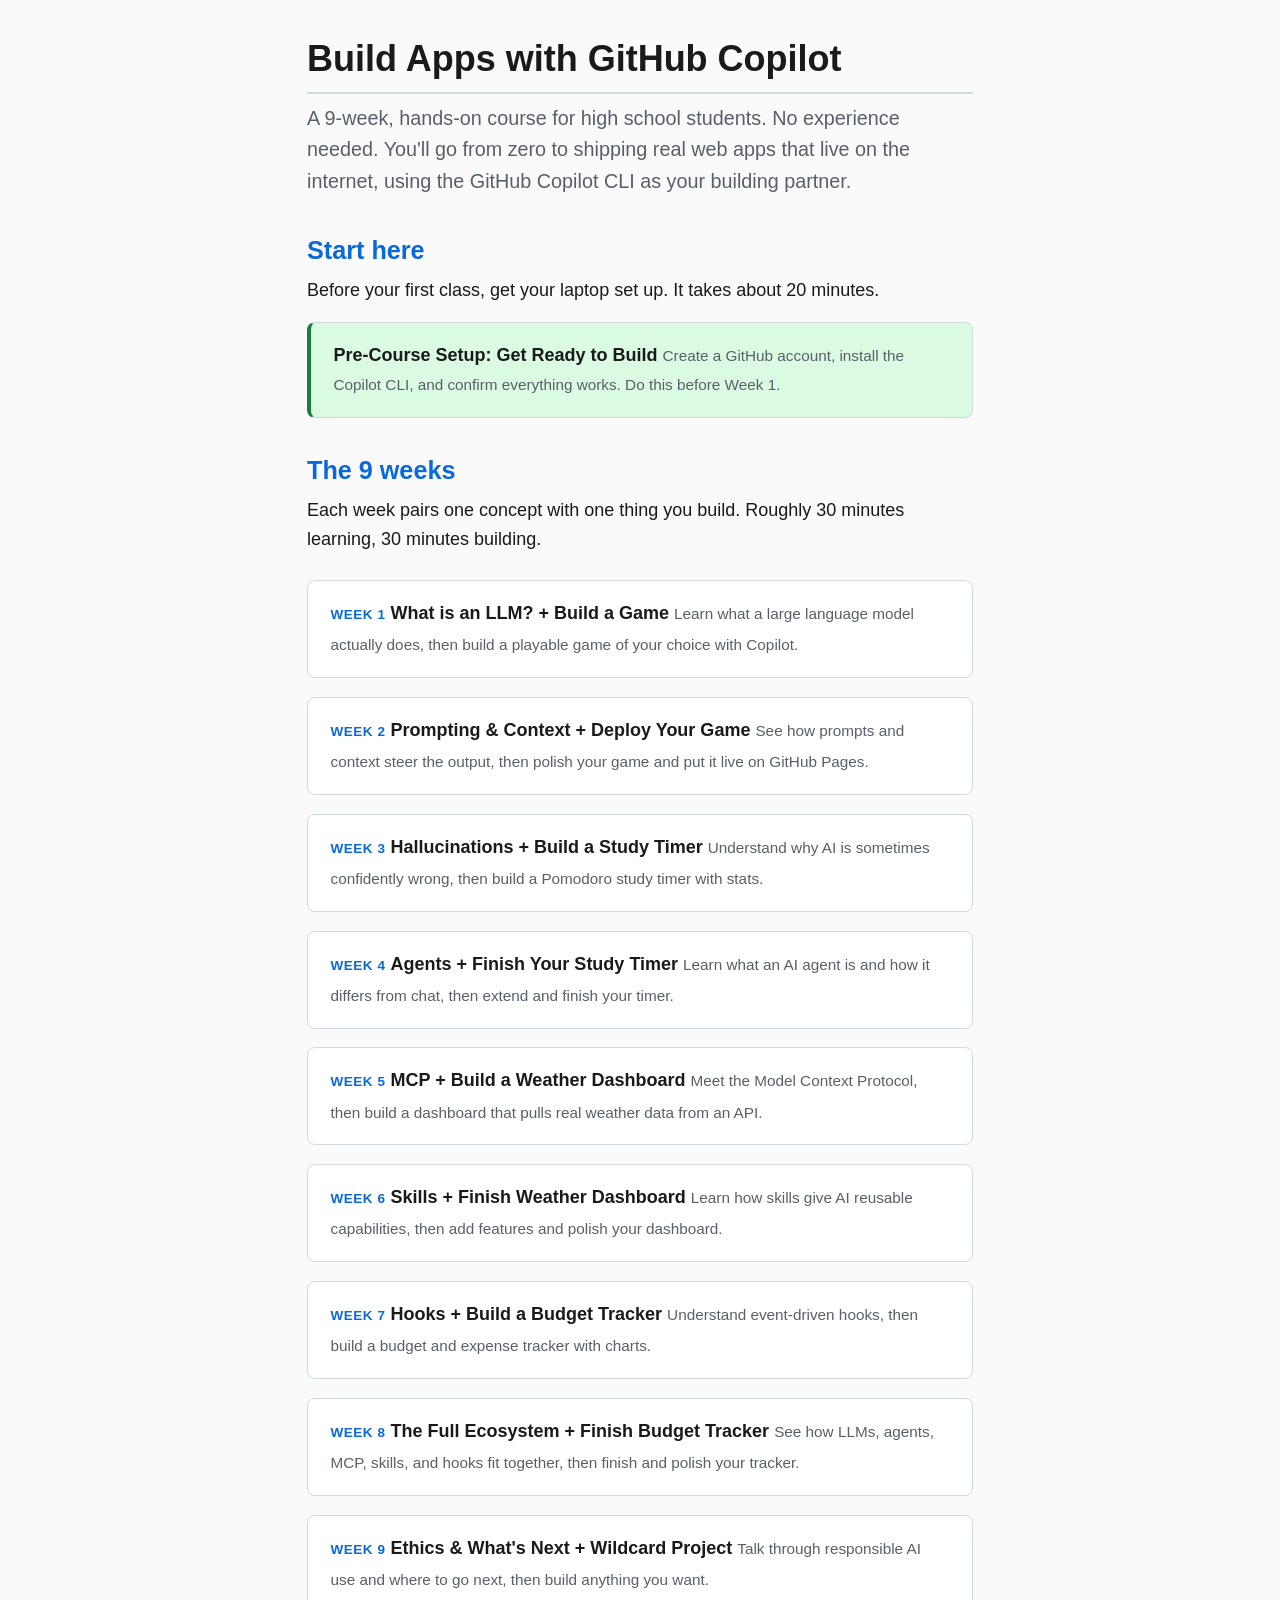
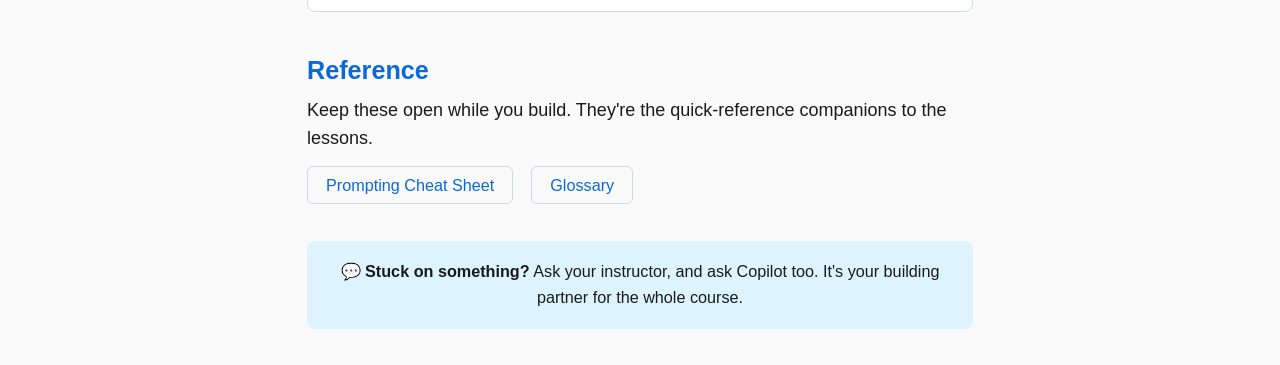
==== index.html @ b81f5797 "Add course site: 9-week Copilot app-building curriculum Publishes the static student-facing course s" ====
<!DOCTYPE html>
<html lang="en">
<head>
  <meta charset="UTF-8">
  <meta name="viewport" content="width=device-width, initial-scale=1.0">
  <title>Build Apps with GitHub Copilot: A 9-Week Course</title>
  <link rel="stylesheet" href="./assets/style.css">
</head>
<body>

<header class="course-hero">
  <h1>Build Apps with GitHub Copilot</h1>
  <p class="tagline">A 9-week, hands-on course for high school students. No experience needed. You'll go from zero to shipping real web apps that live on the internet, using the GitHub Copilot CLI as your building partner.</p>
</header>

<h2>Start here</h2>
<p>Before your first class, get your laptop set up. It takes about 20 minutes.</p>
<a class="lesson-card setup-card" href="lessons/0000-pre-course-setup.html">
  <span class="lesson-title">Pre-Course Setup: Get Ready to Build</span>
  <span class="lesson-desc">Create a GitHub account, install the Copilot CLI, and confirm everything works. Do this before Week 1.</span>
</a>

<h2>The 9 weeks</h2>
<p>Each week pairs one concept with one thing you build. Roughly 30 minutes learning, 30 minutes building.</p>

<ul class="lesson-grid">
  <li>
    <a class="lesson-card" href="lessons/0001-build-a-game-with-copilot.html">
      <span class="lesson-week">Week 1</span>
      <span class="lesson-title">What is an LLM? + Build a Game</span>
      <span class="lesson-desc">Learn what a large language model actually does, then build a playable game of your choice with Copilot.</span>
    </a>
  </li>
  <li>
    <a class="lesson-card" href="lessons/0002-deploy-and-polish-your-game.html">
      <span class="lesson-week">Week 2</span>
      <span class="lesson-title">Prompting &amp; Context + Deploy Your Game</span>
      <span class="lesson-desc">See how prompts and context steer the output, then polish your game and put it live on GitHub Pages.</span>
    </a>
  </li>
  <li>
    <a class="lesson-card" href="lessons/0003-hallucinations-and-study-timer.html">
      <span class="lesson-week">Week 3</span>
      <span class="lesson-title">Hallucinations + Build a Study Timer</span>
      <span class="lesson-desc">Understand why AI is sometimes confidently wrong, then build a Pomodoro study timer with stats.</span>
    </a>
  </li>
  <li>
    <a class="lesson-card" href="lessons/0004-agents-and-study-timer.html">
      <span class="lesson-week">Week 4</span>
      <span class="lesson-title">Agents + Finish Your Study Timer</span>
      <span class="lesson-desc">Learn what an AI agent is and how it differs from chat, then extend and finish your timer.</span>
    </a>
  </li>
  <li>
    <a class="lesson-card" href="lessons/0005-mcp-and-weather-dashboard.html">
      <span class="lesson-week">Week 5</span>
      <span class="lesson-title">MCP + Build a Weather Dashboard</span>
      <span class="lesson-desc">Meet the Model Context Protocol, then build a dashboard that pulls real weather data from an API.</span>
    </a>
  </li>
  <li>
    <a class="lesson-card" href="lessons/0006-skills-and-weather-dashboard.html">
      <span class="lesson-week">Week 6</span>
      <span class="lesson-title">Skills + Finish Weather Dashboard</span>
      <span class="lesson-desc">Learn how skills give AI reusable capabilities, then add features and polish your dashboard.</span>
    </a>
  </li>
  <li>
    <a class="lesson-card" href="lessons/0007-hooks-and-budget-tracker.html">
      <span class="lesson-week">Week 7</span>
      <span class="lesson-title">Hooks + Build a Budget Tracker</span>
      <span class="lesson-desc">Understand event-driven hooks, then build a budget and expense tracker with charts.</span>
    </a>
  </li>
  <li>
    <a class="lesson-card" href="lessons/0008-ecosystem-and-budget-tracker.html">
      <span class="lesson-week">Week 8</span>
      <span class="lesson-title">The Full Ecosystem + Finish Budget Tracker</span>
      <span class="lesson-desc">See how LLMs, agents, MCP, skills, and hooks fit together, then finish and polish your tracker.</span>
    </a>
  </li>
  <li>
    <a class="lesson-card" href="lessons/0009-ethics-and-wildcard.html">
      <span class="lesson-week">Week 9</span>
      <span class="lesson-title">Ethics &amp; What's Next + Wildcard Project</span>
      <span class="lesson-desc">Talk through responsible AI use and where to go next, then build anything you want.</span>
    </a>
  </li>
</ul>

<h2>Reference</h2>
<p>Keep these open while you build. They're the quick-reference companions to the lessons.</p>
<ul class="reference-links">
  <li><a href="reference/prompting-cheat-sheet.html">Prompting Cheat Sheet</a></li>
  <li><a href="reference/glossary.html">Glossary</a></li>
</ul>

<div class="ask-teacher">
  💬 <strong>Stuck on something?</strong> Ask your instructor, and ask Copilot too. It's your building partner for the whole course.
</div>

</body>
</html>
---- assets/style.css ----
/* Copilot Curriculum: Shared Lesson Stylesheet */
/* Tufte-inspired: clean typography, readable, prints well */

:root {
  --color-bg: #fafafa;
  --color-text: #1a1a1a;
  --color-accent: #0969da;
  --color-accent-light: #ddf4ff;
  --color-muted: #57606a;
  --color-border: #d1d9e0;
  --color-success: #1a7f37;
  --color-warning: #9a6700;
  --color-code-bg: #f6f8fa;
  --font-body: -apple-system, BlinkMacSystemFont, "Segoe UI", Helvetica, Arial, sans-serif;
  --font-mono: "SFMono-Regular", Consolas, "Liberation Mono", Menlo, monospace;
  --max-width: 720px;
}

* { box-sizing: border-box; margin: 0; padding: 0; }

html {
  font-size: 18px;
  line-height: 1.6;
}

body {
  font-family: var(--font-body);
  color: var(--color-text);
  background: var(--color-bg);
  max-width: var(--max-width);
  margin: 2rem auto;
  padding: 0 1.5rem;
}

h1, h2, h3 {
  margin-top: 2rem;
  margin-bottom: 0.5rem;
  line-height: 1.3;
}

h1 { font-size: 2rem; border-bottom: 2px solid var(--color-border); padding-bottom: 0.5rem; }
h2 { font-size: 1.4rem; color: var(--color-accent); }
h3 { font-size: 1.1rem; }

p { margin-bottom: 1rem; }

a { color: var(--color-accent); text-decoration: none; }
a:hover { text-decoration: underline; }

code {
  font-family: var(--font-mono);
  font-size: 0.85rem;
  background: var(--color-code-bg);
  padding: 0.15em 0.4em;
  border-radius: 4px;
}

pre {
  background: var(--color-code-bg);
  border: 1px solid var(--color-border);
  border-radius: 6px;
  padding: 1rem;
  overflow-x: auto;
  margin: 1rem 0;
}

pre code {
  background: none;
  padding: 0;
  font-size: 0.8rem;
  line-height: 1.5;
}

blockquote {
  border-left: 3px solid var(--color-accent);
  padding-left: 1rem;
  margin: 1rem 0;
  color: var(--color-muted);
  font-style: italic;
}

ul, ol {
  margin: 0.5rem 0 1rem 1.5rem;
}

li { margin-bottom: 0.3rem; }

/* Lesson metadata header */
.lesson-meta {
  background: var(--color-accent-light);
  border-radius: 8px;
  padding: 1rem 1.5rem;
  margin-bottom: 2rem;
  font-size: 0.9rem;
}

.lesson-meta dt { font-weight: 600; display: inline; }
.lesson-meta dd { display: inline; margin-left: 0.25rem; margin-right: 1.5rem; }

/* Callout boxes */
.callout {
  border-radius: 8px;
  padding: 1rem 1.5rem;
  margin: 1.5rem 0;
}

.callout-tip {
  background: #dafbe1;
  border-left: 4px solid var(--color-success);
}

.callout-warning {
  background: #fff8c5;
  border-left: 4px solid var(--color-warning);
}

.callout-try {
  background: var(--color-accent-light);
  border-left: 4px solid var(--color-accent);
}

.callout strong {
  display: block;
  margin-bottom: 0.3rem;
}

/* Quiz widget styles */
.quiz {
  margin: 1.5rem 0;
  border: 1px solid var(--color-border);
  border-radius: 8px;
  padding: 1.5rem;
}

.quiz-question {
  font-weight: 600;
  margin-bottom: 1rem;
}

.quiz-option {
  display: block;
  margin: 0.4rem 0;
  padding: 0.6rem 1rem;
  border: 1px solid var(--color-border);
  border-radius: 6px;
  cursor: pointer;
  transition: background 0.15s;
}

.quiz-option:hover { background: var(--color-accent-light); }
.quiz-option.correct { background: #dafbe1; border-color: var(--color-success); }
.quiz-option.incorrect { background: #ffebe9; border-color: #cf222e; }

.quiz-feedback {
  margin-top: 1rem;
  padding: 0.75rem;
  border-radius: 6px;
  display: none;
}

/* Navigation between lessons */
.lesson-nav {
  display: flex;
  justify-content: space-between;
  margin-top: 3rem;
  padding-top: 1.5rem;
  border-top: 1px solid var(--color-border);
  font-size: 0.9rem;
}

/* Footer reminder */
.ask-teacher {
  margin-top: 2rem;
  padding: 1rem;
  background: var(--color-accent-light);
  border-radius: 8px;
  text-align: center;
  font-size: 0.9rem;
}

/* Print styles */
@media print {
  body { max-width: 100%; margin: 0; font-size: 12pt; }
  .lesson-nav, .ask-teacher { display: none; }
  a { color: var(--color-text); }
  a[href]::after { content: " (" attr(href) ")"; font-size: 0.8em; color: var(--color-muted); }
}

/* Landing page (index.html) */
.course-hero {
  margin: 1rem 0 2rem;
}

.course-hero .tagline {
  font-size: 1.1rem;
  color: var(--color-muted);
}

.lesson-grid {
  list-style: none;
  margin: 1.5rem 0;
  padding: 0;
  display: grid;
  gap: 0.75rem;
}

.lesson-card {
  display: block;
  border: 1px solid var(--color-border);
  border-radius: 8px;
  padding: 1rem 1.25rem;
  background: #fff;
  transition: border-color 0.15s, box-shadow 0.15s;
}

.lesson-card:hover {
  text-decoration: none;
  border-color: var(--color-accent);
  box-shadow: 0 1px 4px rgba(9, 105, 218, 0.12);
}

.lesson-card .lesson-week {
  display: inline-block;
  font-size: 0.75rem;
  font-weight: 600;
  text-transform: uppercase;
  letter-spacing: 0.04em;
  color: var(--color-accent);
  margin-bottom: 0.25rem;
}

.lesson-card .lesson-title {
  font-weight: 600;
  color: var(--color-text);
  margin-bottom: 0.25rem;
}

.lesson-card .lesson-desc {
  font-size: 0.85rem;
  color: var(--color-muted);
}

.setup-card {
  border-left: 4px solid var(--color-success);
  background: #dafbe1;
}

.reference-links {
  list-style: none;
  padding: 0;
  margin: 1rem 0;
  display: flex;
  gap: 1rem;
  flex-wrap: wrap;
}

.reference-links a {
  border: 1px solid var(--color-border);
  border-radius: 6px;
  padding: 0.5rem 1rem;
  font-size: 0.9rem;
}
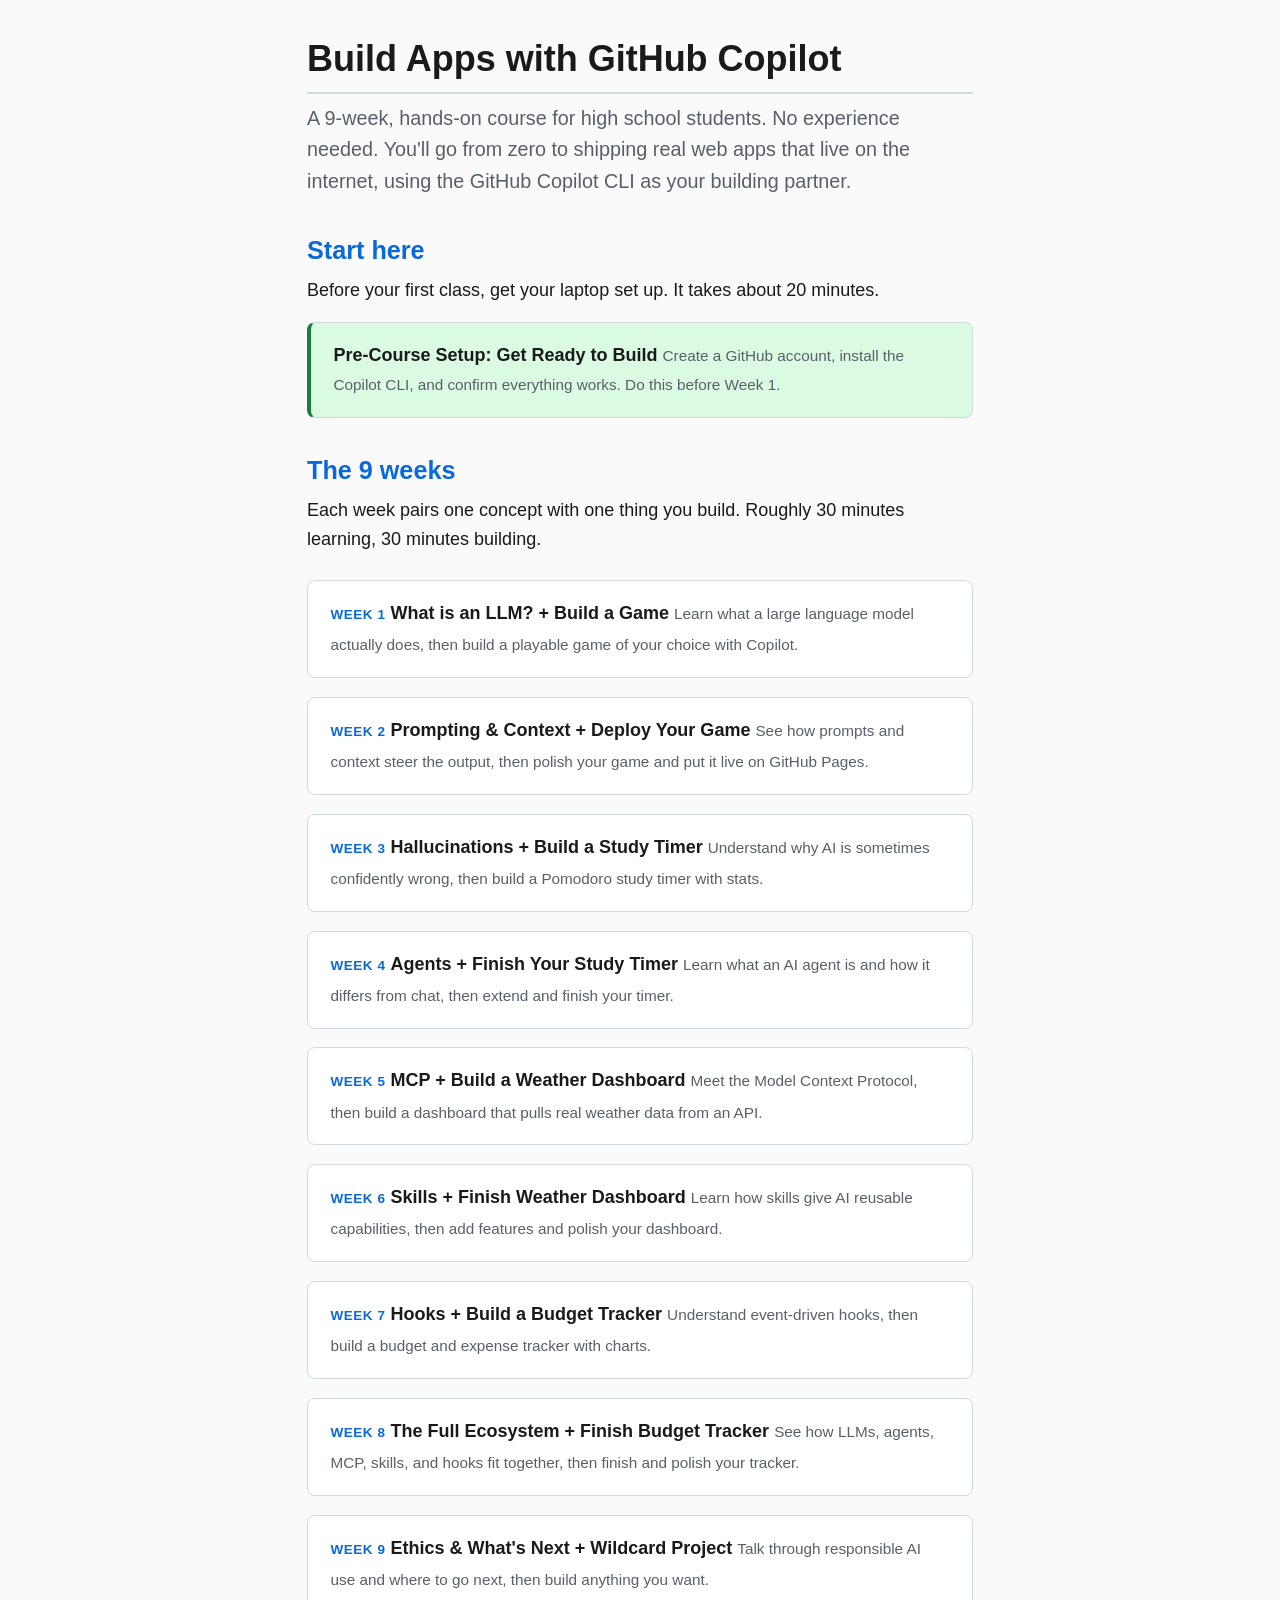
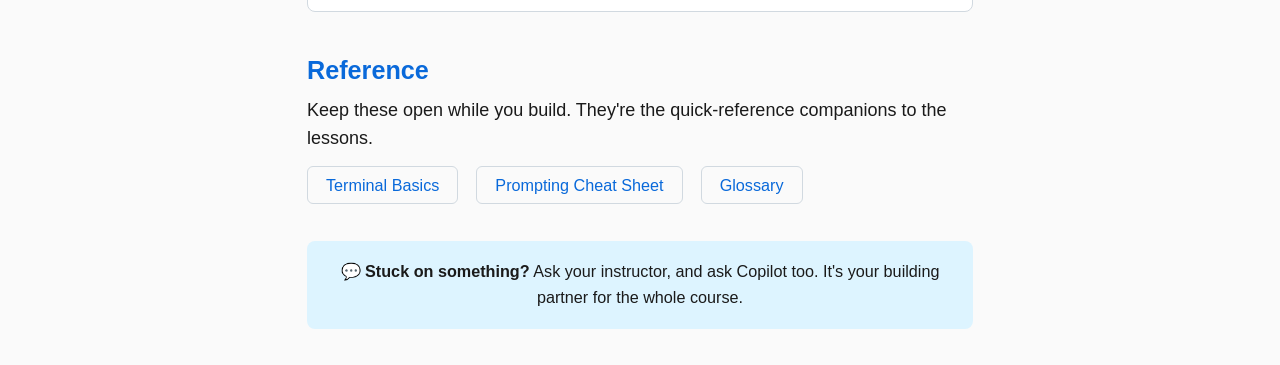
==== commit 2ff605d9: "Add terminal basics for zero-experience students Teaches what a terminal and command are, the cd/mkd" ====
--- a/index.html
+++ b/index.html
@@ -92,6 +92,7 @@
 <h2>Reference</h2>
 <p>Keep these open while you build. They're the quick-reference companions to the lessons.</p>
 <ul class="reference-links">
+  <li><a href="reference/terminal-basics.html">Terminal Basics</a></li>
   <li><a href="reference/prompting-cheat-sheet.html">Prompting Cheat Sheet</a></li>
   <li><a href="reference/glossary.html">Glossary</a></li>
 </ul>
--- a/assets/style.css
+++ b/assets/style.css
@@ -71,6 +71,17 @@
   line-height: 1.5;
 }
 
+kbd {
+  font-family: var(--font-mono);
+  font-size: 0.8rem;
+  background: #fff;
+  border: 1px solid var(--color-border);
+  border-bottom-width: 2px;
+  border-radius: 4px;
+  padding: 0.1em 0.4em;
+  white-space: nowrap;
+}
+
 blockquote {
   border-left: 3px solid var(--color-accent);
   padding-left: 1rem;
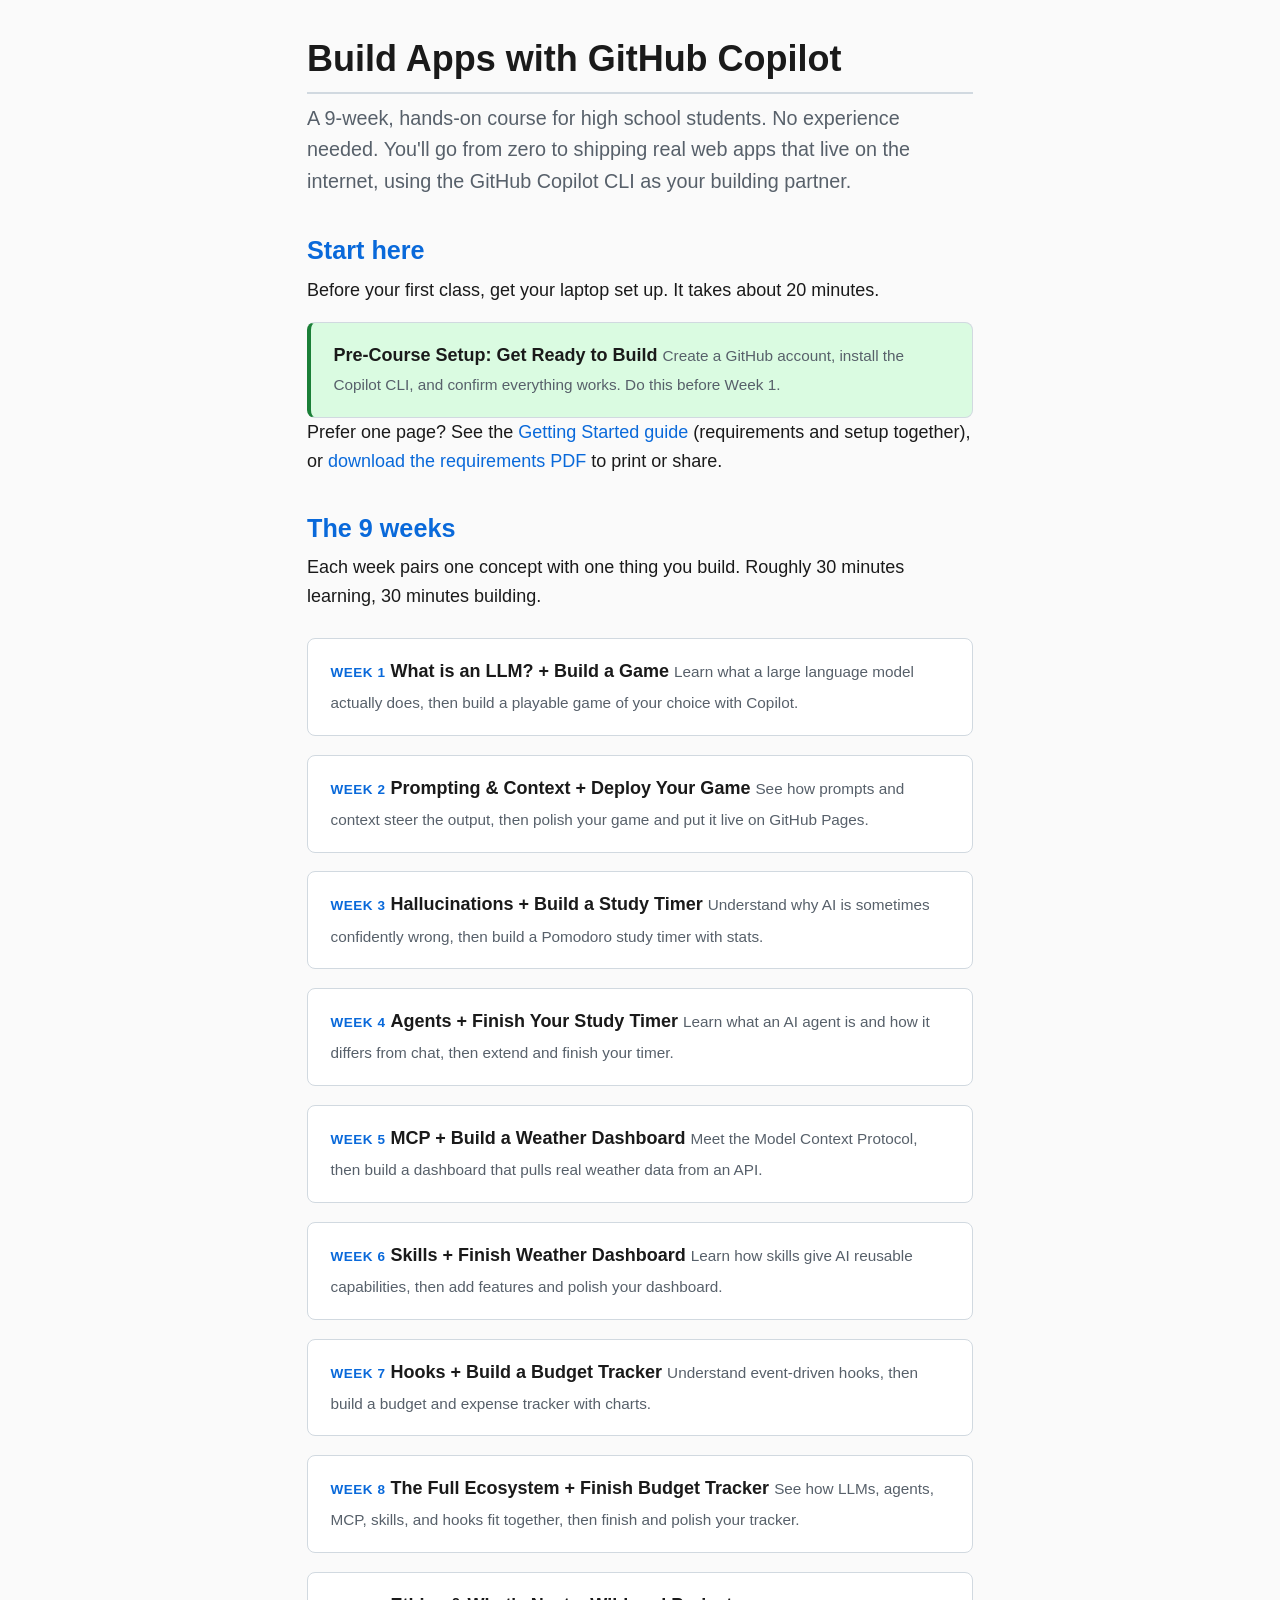
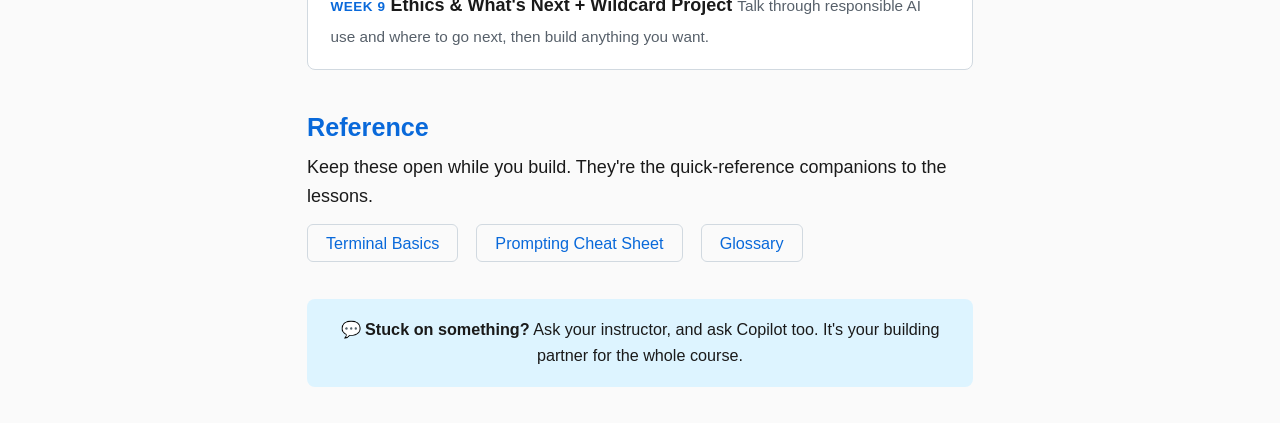
==== commit 33319657: "Add standalone Getting Started page and requirements PDF Combines requirements and pre-course setup " ====
--- a/index.html
+++ b/index.html
@@ -19,6 +19,7 @@
   <span class="lesson-title">Pre-Course Setup: Get Ready to Build</span>
   <span class="lesson-desc">Create a GitHub account, install the Copilot CLI, and confirm everything works. Do this before Week 1.</span>
 </a>
+<p>Prefer one page? See the <a href="getting-started.html">Getting Started guide</a> (requirements and setup together), or <a href="course-requirements.pdf">download the requirements PDF</a> to print or share.</p>
 
 <h2>The 9 weeks</h2>
 <p>Each week pairs one concept with one thing you build. Roughly 30 minutes learning, 30 minutes building.</p>
--- a/assets/style.css
+++ b/assets/style.css
@@ -192,9 +192,12 @@
 /* Print styles */
 @media print {
   body { max-width: 100%; margin: 0; font-size: 12pt; }
-  .lesson-nav, .ask-teacher { display: none; }
+  .lesson-nav, .ask-teacher, .no-print { display: none; }
   a { color: var(--color-text); }
   a[href]::after { content: " (" attr(href) ")"; font-size: 0.8em; color: var(--color-muted); }
+  .page-break { break-after: page; page-break-after: always; }
+  h2, h3 { break-after: avoid; page-break-after: avoid; }
+  pre, table, .callout { break-inside: avoid; page-break-inside: avoid; }
 }
 
 /* Landing page (index.html) */
